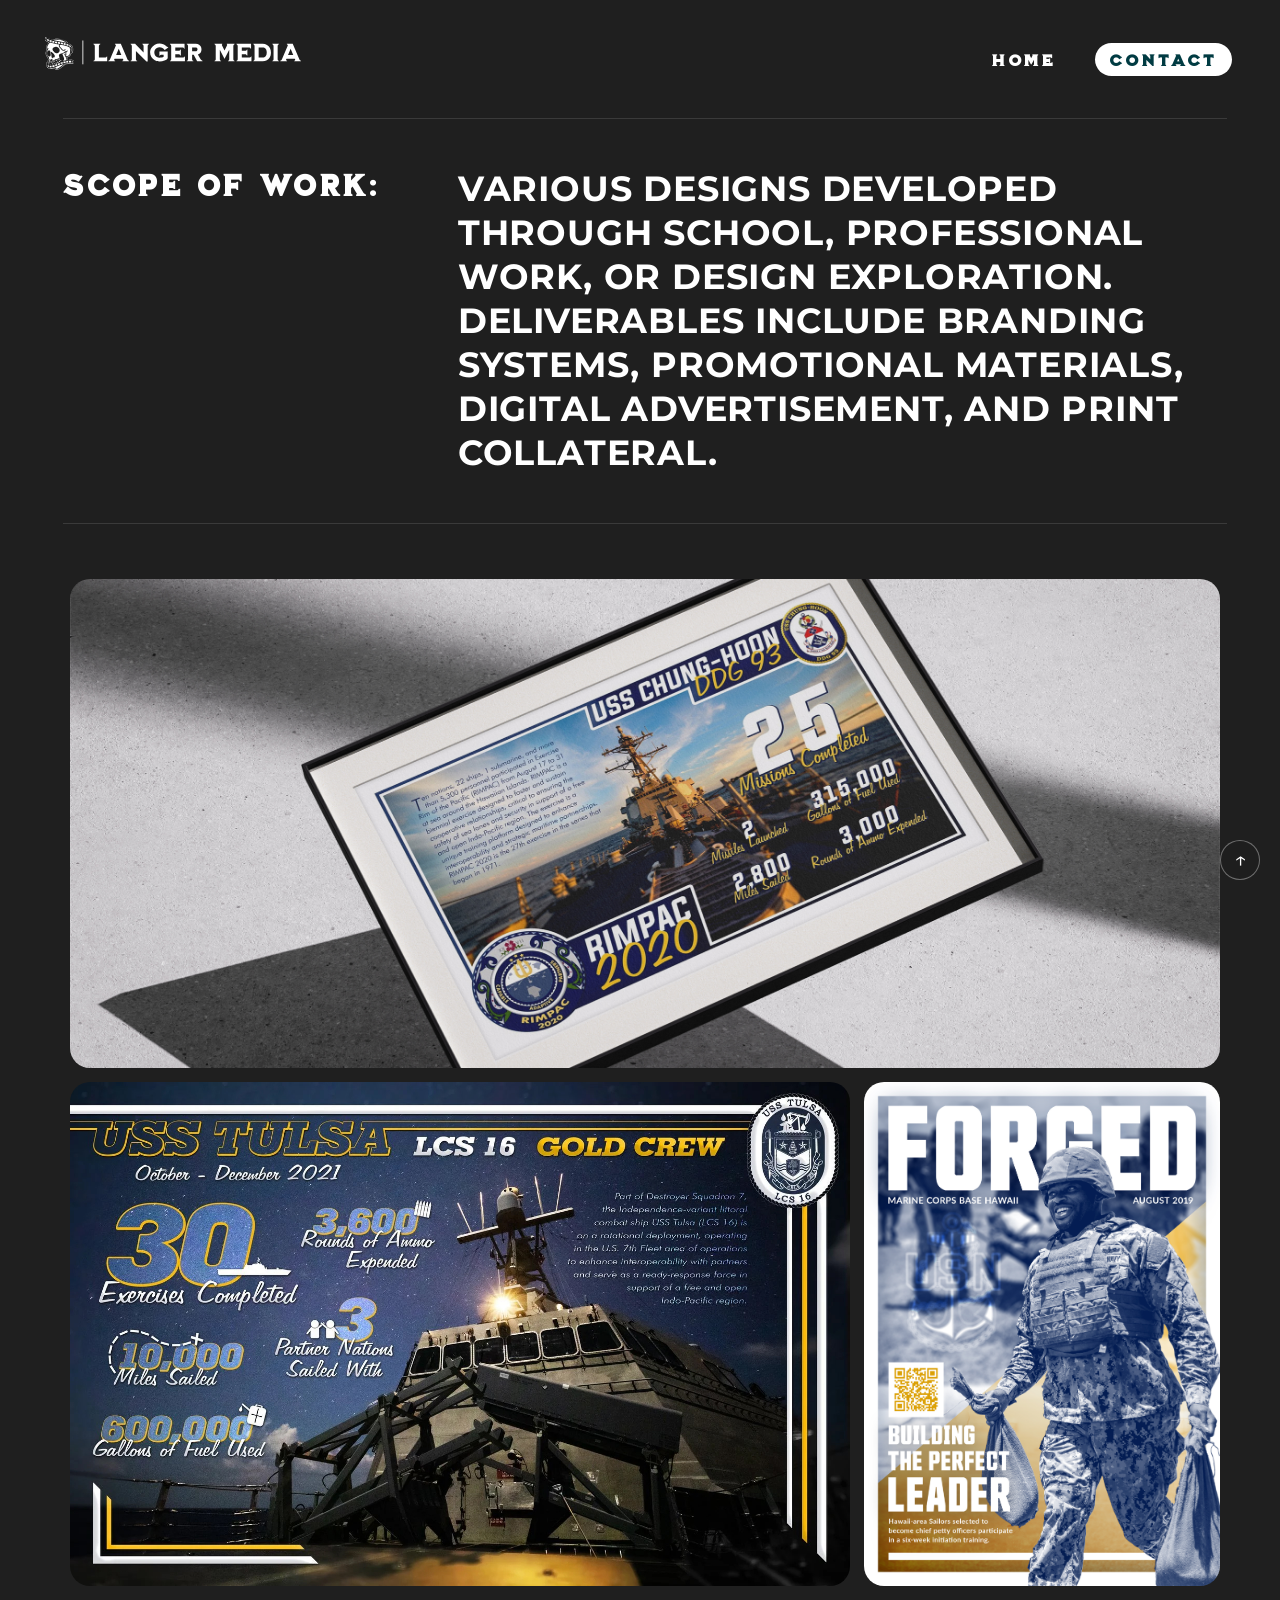
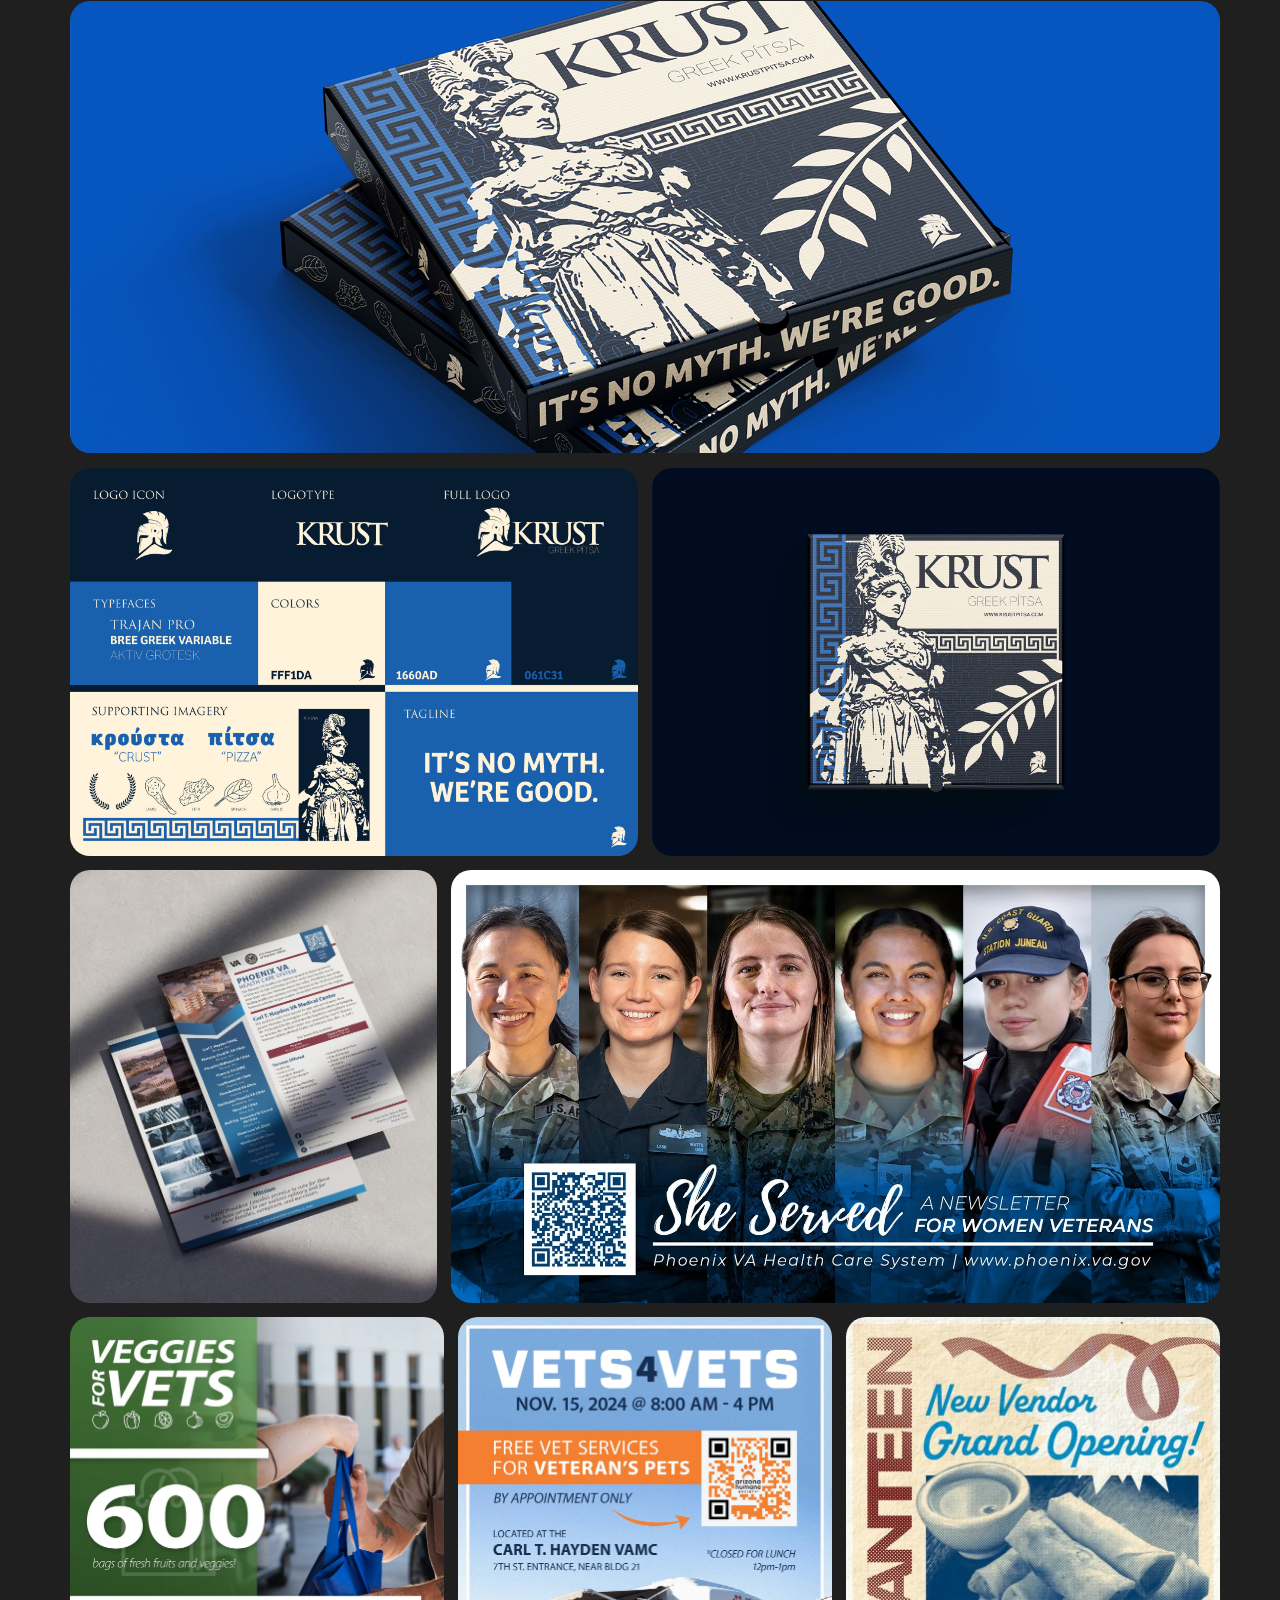
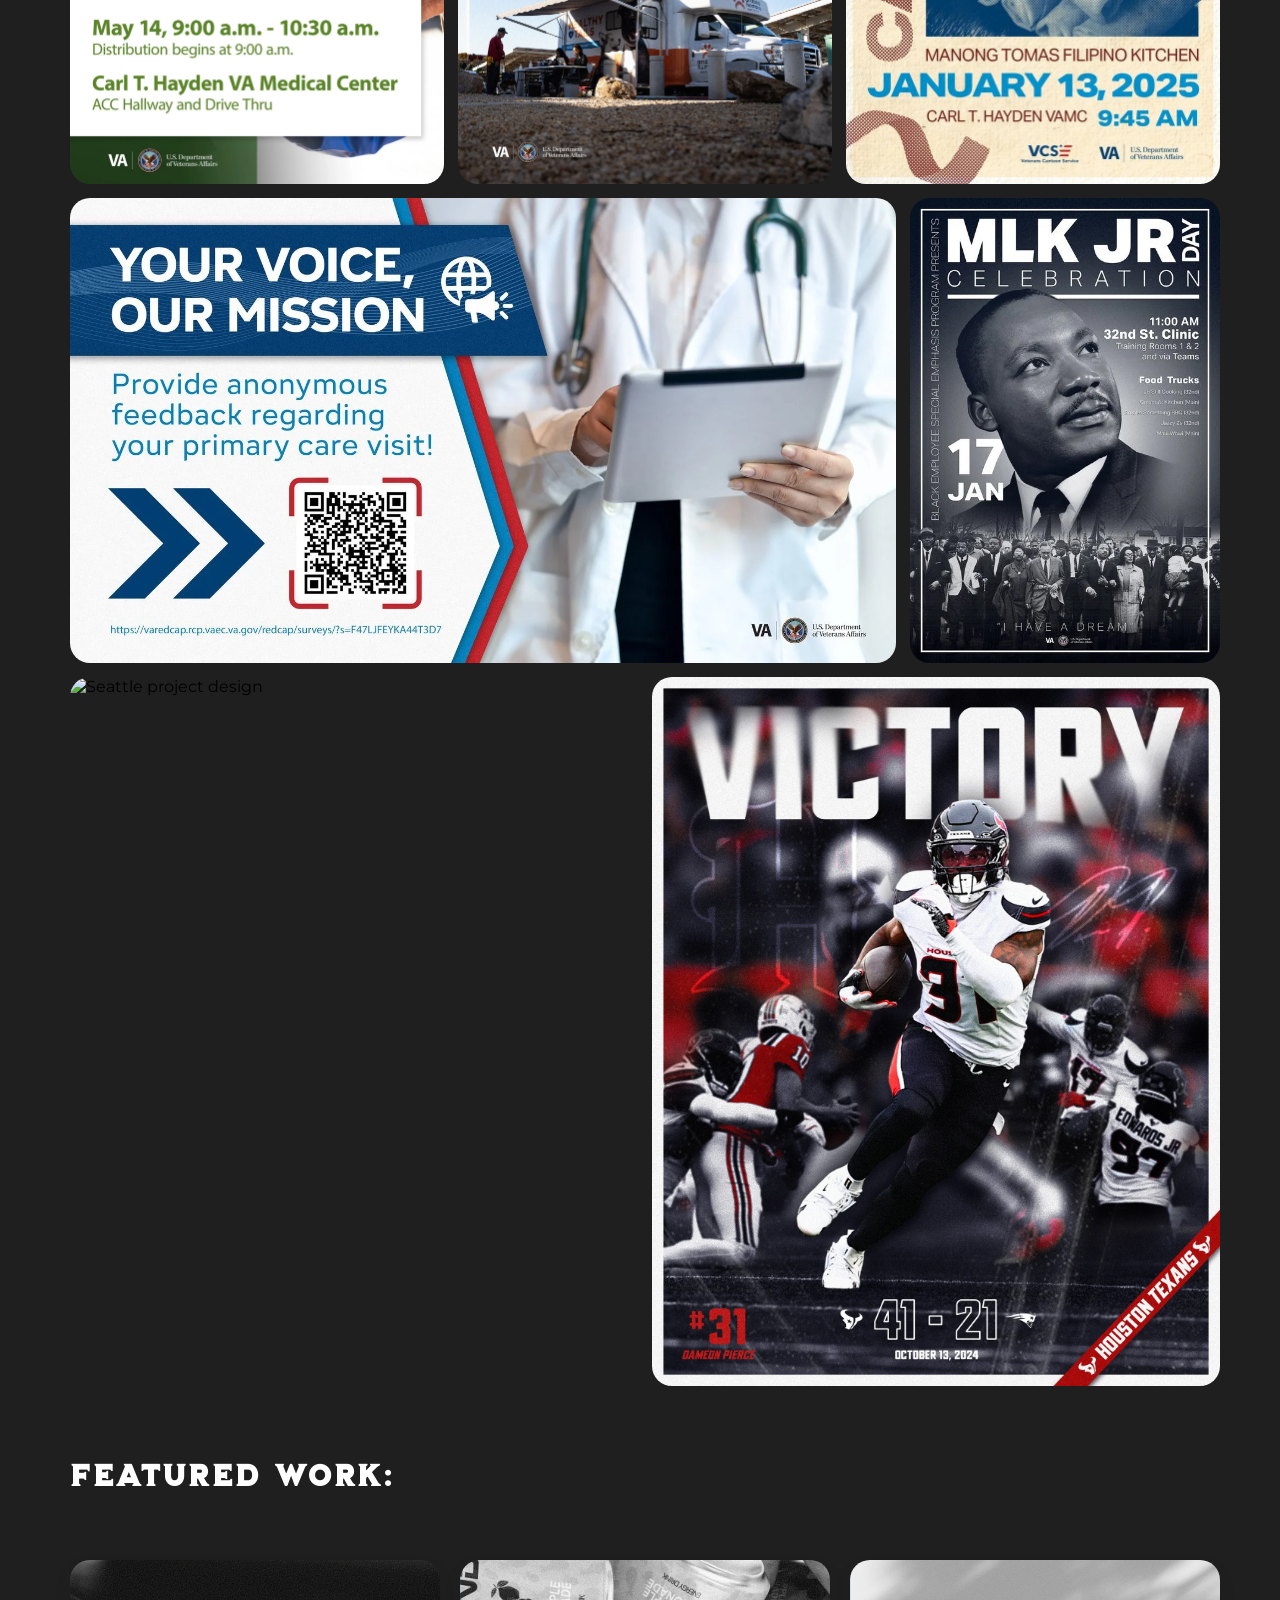
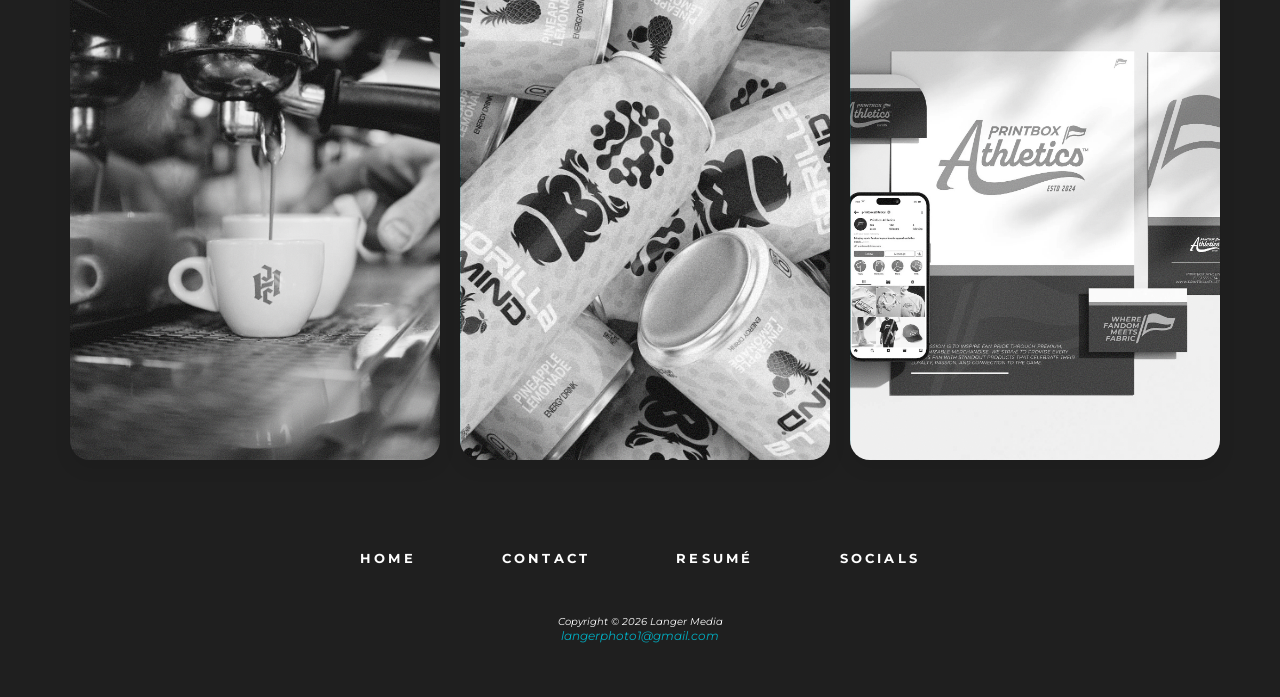
==== additionalprojects.html @ 702ce15e "Initial commit" ====
<!DOCTYPE html>
<html lang="en">

    <head>
        <title>Devin Langer Portfolio</title>
        <meta charset="utf-8">
        <meta name="viewport" content="width=device-width, initial-scale=1.0">
        <meta name="description" content="Explore additional graphic design projects by Devin Langer, including branding, packaging, posters, promotional materials, and visual storytelling.">
        <link rel="stylesheet" href="stylesheet.css">
        <link rel="icon" href="Graphic-Design-Portfolio/langermediafavicon.png" type="image/ico">
        <link href="https://fonts.googleapis.com/css2?family=Montserrat:wght@300;400;600;700&display=swap" rel="stylesheet">
    </head>

<body id="top">
<div id="wrapper">
<header>
    <a href="index.html"><img src="Graphic-Design-Portfolio/LangerMediaLogo.svg" alt="Langer Media" id="site-logo"></a>
</header>

<nav>
    <ul>
        <li><a href="index.html">Home</a></li>        
        <li><a class="contact-link" href="contact.html">Contact</a></li>
    </ul>
</nav>

<main class="horizon-gallery-page">


    <section class="intro-row">
        <div class="intro-prompt">
            <h2>Scope of Work:</h2>
        </div>
        <div class="intro-text2">
            <p>Various designs developed through school, professional work, or design exploration. Deliverables include branding systems, promotional materials, digital advertisement, and print collateral.</p>
        </div>
    </section>


    <div class="horizon-gallery additional-gallery">
        <section class="horizon-gallery-row gallery-cols-1" aria-label="Additional project image one">
            <figure><img src="Graphic-Design-Portfolio/Additional/1.Rimpac2020-Poster-1.jpg" width="2500" height="1063" alt="RIMPAC 2020 poster" loading="eager" decoding="async"></figure>
        </section>

        <section class="horizon-gallery-row gallery-cols-2 gallery-match-height" aria-label="Additional project images two and three">
            <figure><img src="Graphic-Design-Portfolio/Additional/2.tulsa.jpg" width="1500" height="971" alt="Tulsa project design" loading="lazy" decoding="async"></figure>
            <figure><img src="Graphic-Design-Portfolio/Additional/3.ForgedPoster.jpg" width="1763" height="2500" alt="Forged poster design" loading="lazy" decoding="async"></figure>
        </section>

        <section class="horizon-gallery-row gallery-cols-1" aria-label="Additional project image four">
            <figure><img src="Graphic-Design-Portfolio/Additional/4.packaging-2.jpg" width="1920" height="756" alt="Packaging design" loading="lazy" decoding="async"></figure>
        </section>

        <section class="horizon-gallery-row gallery-cols-2" aria-label="Additional project images five and six">
            <figure><img src="Graphic-Design-Portfolio/Additional/5.krustguide.jpg" width="1920" height="1314" alt="Krust design guide" loading="lazy" decoding="async"></figure>
            <figure><img src="Graphic-Design-Portfolio/Additional/6.packaging-1.jpg" width="1920" height="1314" alt="Packaging design detail" loading="lazy" decoding="async"></figure>
        </section>

        <section class="horizon-gallery-row gallery-cols-2 gallery-match-height" aria-label="Additional project images seven and eight">
            <figure><img src="Graphic-Design-Portfolio/Additional/7.1pager.jpg" width="1500" height="1770" alt="One-page project design" loading="lazy" decoding="async"></figure>
            <figure><img src="Graphic-Design-Portfolio/Additional/8.VA-Phoenix-She-Served-Veteran-Screen.webp" alt="VA Phoenix She Served veteran design" loading="lazy" decoding="async"></figure>
        </section>

        <section class="horizon-gallery-row gallery-cols-3" aria-label="Additional project images nine through eleven">
            <figure><img src="Graphic-Design-Portfolio/Additional/9.Veggies-for-Vets.webp" alt="Veggies for Vets design" loading="lazy" decoding="async"></figure>
            <figure><img src="Graphic-Design-Portfolio/Additional/10.Vets4VetsNew.webp" alt="Vets for Vets design" loading="lazy" decoding="async"></figure>
            <figure><img src="Graphic-Design-Portfolio/Additional/11.canteen-opening.jpg" width="750" height="938" alt="Canteen opening design" loading="lazy" decoding="async"></figure>
        </section>

        <section class="horizon-gallery-row gallery-cols-2 gallery-match-height" aria-label="Additional project images twelve and thirteen">
            <figure><img src="Graphic-Design-Portfolio/Additional/12.PACT-survey.jpg" width="1500" height="844" alt="PACT survey design" loading="lazy" decoding="async"></figure>
            <figure><img src="Graphic-Design-Portfolio/Additional/13.MLKJR.jpg" width="500" height="750" alt="Martin Luther King Jr. design" loading="lazy" decoding="async"></figure>
        </section>

        <section class="horizon-gallery-row gallery-cols-2" aria-label="Additional project images fourteen and fifteen">
            <figure><img src="Graphic-Design-Portfolio/Additional/14.Seattle.jpg" width="2000" height="2500" alt="Seattle project design" loading="lazy" decoding="async"></figure>
            <figure><img src="Graphic-Design-Portfolio/Additional/15.texans.jpg" width="1500" height="1875" alt="Texans project design" loading="lazy" decoding="async"></figure>
        </section>
    </div>

    <section class="project-showcase more-projects" aria-label="More Featured Graphic Design Projects">
        <div class="section-intro-row">
            <div class="intro-prompt">
                <h2>Featured work:</h2>
            </div>
        </div>
        <div class="project-grid">
            <a class="project-card" href="horizoncoffeeco.html">
                <div class="project-visual visual-one"><img src="Graphic-Design-Portfolio/Horizon-Coffee-Co/web/4.Barista-3.jpeg" alt="Horizon Coffee Co project image"><span class="project-view-label">Horizon Coffee Co</span></div>
            </a>

            <a class="project-card" href="nikonxgorillamind.html">
                <div class="project-visual visual-two"><img src="Graphic-Design-Portfolio/Nikxon-Gorilla-Mind/4.Brand-collab-5.jpg" alt="Nikon x Gorilla Mind project image"><span class="project-view-label">Nikon x Gorilla Mind</span></div>
            </a>

            <a class="project-card" href="printbox.html">
                <div class="project-visual visual-three"><img src="Graphic-Design-Portfolio/Printbox/10.printboxathletics.jpg" alt="Printbox project image"><span class="project-view-label">Printbox</span></div>
            </a>
        </div>
    </section>
</main>

<script>
        const proportionalGalleryRows = document.querySelectorAll('.additional-gallery .gallery-cols-2, .additional-gallery .gallery-cols-3');

        const updateProportionalGalleryRow = (row) => {
            const images = [...row.querySelectorAll('img')];
            const aspectRatios = images.map((image) => image.naturalWidth / image.naturalHeight);

            if (aspectRatios.every((ratio) => Number.isFinite(ratio) && ratio > 0)) {
                row.style.setProperty('--additional-gallery-columns', aspectRatios.map((ratio) => `${ratio}fr`).join(' '));
            }
        };

        proportionalGalleryRows.forEach((row) => {
            row.querySelectorAll('img').forEach((image) => {
                if (image.complete) {
                    updateProportionalGalleryRow(row);
                } else {
                    image.addEventListener('load', () => updateProportionalGalleryRow(row), { once: true });
                }
            });
        });

    const horizonFigures = document.querySelectorAll('.horizon-gallery-row figure');

    if (horizonFigures.length && 'IntersectionObserver' in window) {
        const revealObserver = new IntersectionObserver((entries, observer) => {
            entries.forEach((entry) => {
                if (entry.isIntersecting) {
                    entry.target.classList.add('is-revealed');
                    observer.unobserve(entry.target);
                }
            });
        }, { threshold: 0.2 });

        horizonFigures.forEach((figure) => revealObserver.observe(figure));
    } else {
        horizonFigures.forEach((figure) => figure.classList.add('is-revealed'));
    }
</script>



<a class="back-to-top" href="#top" aria-label="Back to top" title="Back to top">&uarr;</a>

<footer>
    <nav class="footernav">
    <ul>
        <li><a href="index.html">Home</a></li>
        <li><a href="contact.html">Contact</a></li>
        <li><a href="https://docs.google.com/document/d/1laYan7vD5UfQ-SurZvU_ZKfKTmTpgmvX/edit?usp=sharing&ouid=103144865088544434692&rtpof=true&sd=true" target="_blank">Resumé</a></li>
        <li><a href="https://linktr.ee/langermedia">Socials</a></li>    
    </ul>
    </nav>
    <small class="footer"><i>Copyright &copy; 2026 Langer Media</i></small><br>
    <a class="footer" href="mailto:langerphoto1@gmail.com">langerphoto1@gmail.com</a>
</footer>
</div>
<script src="scroll-reveal.js"></script>
</body>
</html>
---- stylesheet.css ----
*               { box-sizing: border-box; }

@font-face {
  font-family: 'Milkstore 03';
  src: url('Fonts/Milkstore03-Clean.ttf') format('truetype');
  font-weight: normal;
  font-style: normal;
  font-display: swap; }

#wrapper        { display: grid;
                  grid-template-areas:
                      "header nav"
                      "main main"
                      "footer footer";
                  grid-template-columns: 1fr 1fr;
                  align-items: center;
                  margin: 2%; }

header          { grid-area: header;
                  text-align: left; }
nav             { grid-area: nav;
                  font-size: 80%;
                  font-weight: bold;
                  padding: 0;
                  text-align: right;
                  margin-top: 0; }
nav ul          { list-style: none;
                  margin: 0px;
                  padding-left: 0px;
                  font-size: 1rem;
                  letter-spacing: 0.2rem;
                  display: flex;
                  justify-content: flex-end;
                  align-items: center;
                  flex-wrap: wrap;
                  gap: 1.5rem 2rem; }
nav li          { padding: 3px;
                  padding-right: 3px;
                  transition: all 0.2s ease; }
nav:not(.footernav) li:hover    { transform: translateY(-5px); }
nav:not(.footernav) {font-family: 'Milkstore 03', 'Montserrat', sans-serif;}
nav a:link      { color: var(--text);
                  text-transform: uppercase; }
nav a:visited   { color: var(--text); }
nav a:hover     { color: var(--primary); }
.contact-link   { display: inline-block;
                  padding: 0.45rem 0.9rem;
                  border-radius: 20px;
                  background: var(--text);
                  color: var(--accent) !important;
                  transition: background 0.2s ease, color 0.2s ease; }
.contact-link:hover,
.contact-link:focus-visible { background: var(--primary);
                               color: var(--text) !important; }
a               { text-decoration: none; }
html, body      { height: 100%; }
body            { font-family: 'Montserrat', sans-serif; 
                  background: var(--background);
                  background-image: url(Graphic-Design-Portfolio/Main-BG.jpg);
                  background-size: cover;
                  background-repeat: no-repeat;
                  background-attachment: fixed;
                  min-height: 100vh;
                  display: flex;
                  flex-direction: column; }
main            { grid-area: main;
                  padding-top: 1px;
                  padding-right: 20px;
                  padding-bottom: 20px;
                  padding-left: 30px; 
                  display: block;
                  overflow: visible;
                  min-width: 0;
                  max-width: 100%;
                  margin-top: 3rem;
                  flex: 1; }
h1              { color: var(--secondary); 
                  font-family: 'Milkstore 03', 'Montserrat', sans-serif;
                  text-transform: uppercase;
                  letter-spacing: 0.2rem; }

h2              { color: var(--primary); 
                  font-family: 'Milkstore 03', 'Montserrat', sans-serif;
                  text-transform: uppercase;
                  letter-spacing: 0.2rem; }

footer          { grid-area: footer;
                  font-size: 75%;
                  text-align: center; 
                  font-family: 'Montserrat', sans-serif;
                  padding: 2em; 
                  color: var(--text);
                  width: 100%;
                  margin: 0 auto 30px;}
.footer         { font-style: italic;}

.about-image    { width: 100%;
                  min-width: 0;
                  max-width: 23%;
                  height: auto;
                  min-height: 0;
                  display: grid;
                  position: relative;
                  align-content: start;
                  overflow: hidden;
                  float: left;
                  margin: 0 1.25rem 0.75rem 0; }

.about-image img{ grid-area: 1 / 1;
                  width: 100%;
                  height: auto;
                  min-height: 0;
                  display: block;
                  object-fit: cover;
                  transition: opacity .3s ease-in-out;
                  border-radius: 20px;}

.about-image .aboutimage2 {opacity: 0;}

.about-image:hover .aboutimage1 { opacity: 0;}

.about-image:hover .aboutimage2 { opacity: 1;}

.design-main > .intro-row.about-row {
    grid-template-columns: repeat(3, minmax(0, 1fr));
    gap: 1.25rem;
}

.hero-video-section {
    width: 100%;
    margin: 0;
}

.hero-video-frame {
    position: relative;
    width: 100%;
    overflow: hidden;
    border-radius: 20px;
}

.hero-video-frame video {
    display: block;
    width: 100%;
    height: auto;
}

.hero-video-audio {
    position: absolute;
    right: 1rem;
    bottom: 1rem;
    z-index: 1;
    border: 1px solid rgba(255, 255, 255, 0.6);
    border-radius: 999px;
    padding: 0.6rem 0.9rem;
    color: var(--text);
    background: rgba(31, 31, 31, 0.72);
    font: inherit;
    cursor: pointer;
}

.hero-video-audio:hover,
.hero-video-audio:focus-visible {
    background: var(--primary);
    color: var(--background);
}

.about-row .about-image {
    grid-column: auto;
    grid-row: auto;
}

.about-row .intro-bio-text {
    grid-column: 2 / span 2;
    grid-row: 1;
    width: 100%;
    display: block;
    overflow: visible;
}

.design-main > .intro-row:not(.about-row) {
    grid-template-columns: repeat(3, minmax(0, 1fr));
    gap: 1.25rem;
}

.design-main > .intro-row:not(.about-row) .intro-text2 {
    grid-column: 2 / -1;
}

.design-main > .intro-row:not(.about-row) {
    border-top: none;
    padding-top: 1rem;
    padding-bottom: 3rem;
}

.intro-bio-text {
    min-width: 0;
    font-size: 1.3rem;
}

.intro-bio-text p {
    margin: 0 0 1rem;
    line-height: 1.5;
    color: var(--text);
}

/* Footer navigation */
footer ul, footer .footernav ul {
                  list-style: none;
                  margin: 0;
                  padding: 20px;
                  display: flex;
                  flex-flow: row wrap;
                  gap: 5rem;
                  justify-content: center;
                  align-items: center; 
                  }
footer li       { border: none; 
                  font-size: 80%;}
footer a        { color: var(--primary)}

footer .footernav {
                  margin-bottom: 1.5rem; }

/* Header logo */
#site-logo      { display: block;
                  max-width: 20vw;
                  width: 240%;
                  margin: 0;
                  height: auto; 
                  padding: 10px 0;
                  padding-bottom: 2rem;
                  transition: transform 0.3s ease; }
#site-logo:hover{ transform: scale(1.1); }

:root         { --text: #FFFFFF;
                --background: #1F1F1F;
                --primary: #00AEC2;
                --secondary: #CDCDCD; 
                --accent: #003B42; }


.design-main    { display: grid;
                  grid-template-columns: 1fr;
                  gap: 3rem;
                  width: 100%;
                  max-width: 100%;
                  min-width: 0;
                  align-items: start;
                  overflow: visible;
                  padding-bottom: 1rem; }

.design-main > .portfolio-intro,
.design-main > .project-showcase,
.design-main > .intro-text {
    width: clamp(100%, 100%, 100%);
    max-width: 100%;
}

.design-split   { display: grid;
                  grid-template-columns: minmax(280px, 1fr) minmax(280px, 1fr);
                  gap: 1.5rem;
                  width: 100%;
                  align-items: start;
                  min-height: 0;
                  overflow: hidden; }

.design-video   { min-width: 0;
                  display: flex;
                  align-items: flex-start; }

.video-container { width: 100%;
                   overflow: hidden; }

.video-container video { width: 100%;
                         height: auto;
                         display: block;
                         object-fit: cover; }

@media (max-width: 900px) {
    .design-split { grid-template-columns: 1fr; }
}

.intro-text    {   color: var(--text);
                   padding: 1.5rem 0.25rem 0;
                   text-align: Center;
                   border-top: 1px solid rgba(255,255,255,0.12);
                   margin-top: 0;}

.intro-text h2  {  margin: 0 0 0.5rem;
                   color: var(--primary);
                   font-size: 1.8rem; 
                   text-shadow: 3px 3px 5px var(--background);}

.intro-text p   {  margin: 0 auto;
                   line-height: 1.6;
                   max-width: 800px;
                   width: 100%;
                   letter-spacing: 0.05rem;
                   text-align: Left; }

.intro-row {
    display: grid;
    grid-template-columns: minmax(140px, 1fr) minmax(0, 1fr);
    align-items: start;
    gap: 1.5rem;
    width: 100%;
    margin: 1.5rem 0 1.5rem;
    padding-top: 3rem;
    Padding-bottom: 3rem;
    border-top: 1px solid rgba(255,255,255,0.12);
    border-bottom: 1px solid rgba(255,255,255,0.12);
    padding-bottom: 1.2rem;
}

.contact-page > .intro-row + .intro-row {
    border-top: none;
    padding-top: 1rem;
}

.design-main > .intro-row {
    margin: 0;
}

.intro-text2 {
    display: flex;
    align-items: flex-start;
    min-height: 100%;
}

.intro-text2 p {
    margin: 0;
    line-height: 1.25;
    max-width: auto;
    width: auto;
    font-size: 2.2rem;
    letter-spacing: 0.05rem;
    text-align: left;
    color: var(--text);
    text-transform: uppercase;
    font-weight: bold; 
}

.social-icon {
    display: inline-block;
    width: 2.5rem;
    height: 2.5rem;
    vertical-align: middle;
}

.social-icon-link {
    position: relative;
    display: inline-flex;
    transition: transform 0.25s ease;
}

.social-icon-link + .social-icon-link {
    margin-left: 2.5rem;
}

.social-icon-blue {
    position: absolute;
    inset: 0;
    opacity: 0;
    transition: opacity 0.35s ease;
}

.social-icon-link:hover,
.social-icon-link:focus-visible {
    transform: scale(1.08);
}

.social-icon-link:hover .social-icon-blue,
.social-icon-link:focus-visible .social-icon-blue {
    opacity: 1;
}

@media (prefers-reduced-motion: reduce) {
    .social-icon-link,
    .social-icon-blue {
        transition: none;
    }
}

.intro-prompt {
    display: flex;
    align-items: flex-start;
    justify-content: flex-start;
    width: 100%;
    min-height: 100%;
    font-size: 2rem;
}

.intro-prompt h2 {
    margin: 0;
    color: var(--text);
    font-size: 1.8rem;
    letter-spacing: 0.18rem;
    text-transform: uppercase;
}

.portfolio-cta,
.project-link {
    display: inline-flex;
    align-items: center;
    justify-content: center;
    min-height: 48px;
    padding: 0.8rem 1.4rem;
    border: 1px solid rgba(255,255,255,0.2);
    background: transparent;
    color: var(--text);
    text-transform: uppercase;
    letter-spacing: 0.12rem;
    font-size: 0.72rem;
    font-weight: 700;
    transition: all 0.2s ease;
}

.portfolio-cta:hover,
.project-link:hover,
.portfolio-cta:focus-visible,
.project-link:focus-visible {
    background: var(--primary);
    border-color: var(--primary);
    color: #0b0b0b;
}

.project-showcase {
    margin: 0;
    padding: 0 0 1.5rem;
    width: 100%;
}

.project-header {
    display: flex;
    align-items: center;
    justify-content: flex-start;
    gap: 1rem;
    margin-bottom: 3rem;
    padding-left: 0;
}

.section-intro-row {
    display: grid;
    grid-template-columns: repeat(3, minmax(0, 1fr));
    gap: 1.25rem;
    align-items: start;
    width: 100%;
    margin-bottom: 3rem;
    padding: 1rem 0 1.2rem;
}

.section-intro-row .intro-prompt {
    grid-column: 1;
}

.section-intro-row > p {
    grid-column: 2 / -1;
    margin: 0;
    color: var(--text);
    font-size: 1.25rem;
    line-height: 1.5;
}

.project-showcase h3 {
    margin: 0;
    color: var(--text);
    font-family: 'Milkstore 03', 'Montserrat', sans-serif;
    text-transform: uppercase;
    letter-spacing: 0.16rem;
    font-size: 1.3rem;
}

.project-grid {
    display: grid;
    grid-template-columns: repeat(3, minmax(0, 1fr));
    gap: 1.25rem;
    align-items: start;
    width: 100%;
}

.project-card:nth-child(4) {
    grid-column: 1 / -1;
}

.project-card:nth-child(4) .project-visual {
    min-height: 250px;
}

.project-grid-secondary {
    grid-template-columns: repeat(2, minmax(0, 1fr));
}

.project-grid-secondary .project-card:nth-child(3) {
    grid-column: 1 / -1;
}

.project-grid-secondary .project-card:nth-child(3) .project-visual {
    min-height: 250px;
}

.horizon-gallery-page .more-projects {
    padding-left: 0.45rem;
    padding-right: 0.45rem;
}

.project-card {
    display: block;
    background: rgba(255,255,255,0.03);
    transition: transform 0.2s ease, border-color 0.2s ease, box-shadow 0.2s ease;
    box-shadow: 0 8px 18px rgba(0,0,0,0.08);
    border-radius: 20px; 
}

.project-card:hover,
.project-card:focus-visible {
    transform: translateY(-4px);
    box-shadow: 0 18px 30px rgba(0,0,0,0.18);
}

.project-visual {
    position: relative;
    min-height: 500px;
    display: flex;
    align-items: center;
    justify-content: center;
    overflow: hidden;
    border-radius: 20px;
}

.project-card:nth-child(-n + 3) .project-visual {
    min-height: 500px;
}

.project-visual::before {
    position: absolute;
    inset: 0;
    z-index: 1;
    background-image: url("data:image/svg+xml,%3Csvg xmlns='http://www.w3.org/2000/svg' width='160' height='160' viewBox='0 0 160 160'%3E%3Cfilter id='grain'%3E%3CfeTurbulence type='fractalNoise' baseFrequency='.85' numOctaves='3' stitchTiles='stitch'/%3E%3C/filter%3E%3Crect width='100%25' height='100%25' filter='url(%23grain)' opacity='.42'/%3E%3C/svg%3E");
    content: '';
    opacity: 0.4;
    pointer-events: none;
    mix-blend-mode: screen;
}

.project-visual::after {
    position: absolute;
    inset: 0;
    z-index: 2;
    background: rgba(0, 174, 194, 0.5);
    content: '';
    transform: translateX(-100%);
    transition: transform 0.45s ease;
}

.project-card:hover .project-visual::after,
.project-card:focus-visible .project-visual::after {
    transform: translateX(0);
}

.project-view-label {
    position: absolute;
    top: 50%;
    left: 50%;
    z-index: 3;
    padding: 0.65rem 1rem;
    color: var(--text);
    font-family: 'Milkstore 03', 'Montserrat', sans-serif;
    font-size: 0.85rem;
    letter-spacing: 0.1rem;
    text-transform: uppercase;
    opacity: 0;
    transform: translate(-50%, calc(-50% + 0.5rem));
    transition: opacity 0.25s ease, transform 0.25s ease;
}

.project-card:hover .project-view-label,
.project-card:focus-visible .project-view-label {
    opacity: 1;
    transform: translate(-50%, -50%);
}

.project-visual img {
    position: absolute;
    z-index: 0;
    inset: 0;
    width: 100%;
    height: 100%;
    object-fit: cover;
    filter: grayscale(1);
}


.photo-gallery-area {
    display: flex;
    flex-direction: column;
    gap: 1rem;
    width: 100%;
    min-width: 0;
    max-width: 100%;
    margin-top: 0;
    border-top: 1px solid rgba(255,255,255,0.12);
    padding-top: 1.5rem;
}

.photo-intro {
    color: var(--text);
    padding: 0 0.25rem;
    text-align: center;
}

.photo-gallery-area > .intro-prompt {
    margin-bottom: 2rem;
}

.photo-gallery-area > .section-intro-row {
    margin-bottom: 2rem;
}

.photo-intro h2 {
    margin: 0 0 0.5rem;
    color: var(--primary);
    font-size: 1.8rem;
    text-shadow: 3px 3px 5px var(--background);
}

.photo-intro p {
    margin: 0 auto;
    line-height: 1.6;
    max-width: 700px;
    width: 100%;
    text-align: center;
}

.photo-main {
    min-width: 0;
    max-width: 100%;
    margin: 0;
}

.photo-gallery-frame {
    min-width: 0;
    max-width: 100%;
}

.photo-flow {
    display: flex;
    flex-direction: column;
    gap: 1.25rem;
    width: 100%;
}

.photo-gallery-row {
    display: grid;
    grid-template-columns: var(--photo-gallery-columns, repeat(4, minmax(0, 1fr)));
    gap: 1.25rem;
    width: 100%;
    align-items: stretch;
}

.photo-gallery-row section {
    min-width: 0;
    height: 100%;
}

.photo-gallery-row img {
    width: 100%;
    height: 100%;
    display: block;
    object-fit: contain;
}

.gallery-photo {
    cursor: zoom-in;
    border-radius: 20px;
    transition: transform 0.2s ease;
}

.gallery-photo:hover {
    transform: scale(1.02);
}

.photo-lightbox {
    position: fixed;
    inset: 0;
    background: rgba(0, 0, 0, 0.72);
    display: flex;
    align-items: center;
    justify-content: center;
    z-index: 1000;
    padding: 2rem;
}

.photo-lightbox[hidden] {
    display: none;
}

.photo-lightbox img {
    max-width: 80%;
    max-height: 80vh;
    width: auto;
    height: auto;
    object-fit: contain;
    border-radius: 0;
    box-shadow: 0 20px 50px rgba(0, 0, 0, 0.4);
}

.lightbox-close {
    position: absolute;
    top: 1.5rem;
    right: 1.5rem;
    background: rgba(255, 255, 255, 0.9);
    color: #000;
    border: none;
    border-radius: 50%;
    width: 2.5rem;
    height: 2.5rem;
    font-size: 1.5rem;
    cursor: pointer;
    line-height: 1;
}

.lightbox-navigation {
    position: absolute;
    top: 50%;
    z-index: 1;
    display: grid;
    width: 2.75rem;
    height: 2.75rem;
    place-items: center;
    transform: translateY(-50%);
    border: 1px solid rgba(255, 255, 255, 0.6);
    border-radius: 50%;
    padding: 0;
    background: rgba(31, 31, 31, 0.72);
    color: var(--text);
    font-size: 1.35rem;
    line-height: 1;
    cursor: pointer;
}

.lightbox-navigation:hover,
.lightbox-navigation:focus-visible {
    background: var(--primary);
    color: var(--background);
    outline: none;
}

.lightbox-previous {
    left: 1rem;
}

.lightbox-next {
    right: 1rem;
}

body.lightbox-open {
    overflow: hidden;
}

html {
    scroll-behavior: smooth;
}

.back-to-top {
    position: fixed;
    right: 1.25rem;
    bottom: 1.25rem;
    z-index: 1100;
    display: grid;
    width: 2.5rem;
    height: 2.5rem;
    place-items: center;
    border: 1px solid rgba(255,255,255,0.35);
    border-radius: 50%;
    background: rgba(31,31,31,0.78);
    color: var(--text);
    font-size: 1.35rem;
    line-height: 1;
    text-decoration: none;
    transition: background 0.2s ease, border-color 0.2s ease, color 0.2s ease;
}

.back-to-top:hover,
.back-to-top:focus-visible {
    background: var(--primary);
    border-color: var(--primary);
    color: var(--background);
    outline: none;
}

/* Horizon Coffee XD gallery */
.horizon-gallery-page {
    display: grid;
    gap: 3rem;
    grid-area: main;
    width: 100%;
    min-width: 0;
    max-width: 100%;
    padding: 0 20px 20px 30px;
    overflow: visible;
}

.horizon-gallery-page > .intro-row {
    grid-template-columns: repeat(3, minmax(0, 1fr));
    gap: 1.25rem;
    margin: 0;
    padding-top: 3rem;
    padding-bottom: 3rem;
    border-top: 1px solid rgba(255,255,255,0.12);
    border-bottom: 1px solid rgba(255,255,255,0.12);
}

.horizon-gallery-page > .intro-row .intro-text2 {
    grid-column: 2 / -1;
}

.horizon-gallery {
    display: grid;
    gap: 0.9rem;
    width: 100%;
    min-width: 0;
    padding: 0.45rem;
    background: transparent;
}

.horizon-gallery-row {
    display: grid;
    grid-template-columns: repeat(3, minmax(0, 1fr));
    gap: 0.9rem;
    min-width: 0;
}

.horizon-gallery-row figure {
    min-width: 0;
    height: 100%;
    margin: 0;
    overflow: hidden;
    background: transparent;
}

.horizon-gallery-row img,
.horizon-gallery-row video {
    display: block;
    width: 100%;
    height: 100%;
    object-fit: cover;
    border-radius: 20px;
}

.horizon-gallery-row figure {
    opacity: 0;
    transform: translateY(40px);
    transition: opacity 0.9s ease, transform 0.9s ease;
}

.horizon-gallery-row figure.is-revealed {
    opacity: 1;
    transform: translateY(0);
}

@media (prefers-reduced-motion: reduce) {
    .horizon-gallery-row figure {
        opacity: 1;
        transform: none;
        transition: none;
    }
}

.scroll-reveal {
    opacity: 0;
    transform: translateY(24px);
    transition: opacity 0.7s ease var(--reveal-delay, 0ms), transform 0.7s ease var(--reveal-delay, 0ms);
}

.scroll-revealed {
    opacity: 1;
    transform: translateY(0);
}

@media (prefers-reduced-motion: reduce) {
    .scroll-reveal,
    .scroll-revealed {
        opacity: 1;
        transform: none;
        transition: none;
    }
}

.horizon-row-01,
.horizon-row-04,
.horizon-row-06,
.horizon-row-09 {
    grid-template-columns: 1fr;
    height: auto;
}

.horizon-row-01 img {
    aspect-ratio: 2.43;
}

.horizon-row-01 figure {
    aspect-ratio: 2.43;
}

.horizon-row-02 {
    grid-template-columns: 2fr 0.5fr 2fr;
    height: auto;
    align-items: stretch;
}

.horizon-row-02 img {
    height: 100%;
    object-position: center;
}

.horizon-row-02 figure:nth-child(2) {
    height: auto;
    aspect-ratio: 332 / 1000;
}

.horizon-row-03 {
    height: auto;
}

.horizon-row-03 img {
    height: auto;
    object-fit: contain;
}

.horizon-row-03 figure {
    height: auto;
}

.horizon-row-04 video {
    aspect-ratio: 2.12;
    object-fit: cover;
}

.horizon-row-05 {
    grid-template-columns: repeat(2, minmax(0, 1fr));
    height: auto;
    align-items: stretch;
}

.horizon-row-05 figure {
    height: auto;
}

.horizon-row-05 img {
    height: auto;
    object-fit: contain;
}

.horizon-row-05 .horizon-match-height img {
    height: 100%;
    object-fit: cover;
}

.horizon-span-two {
    grid-column: span 2;
}

.horizon-row-06 img {
    aspect-ratio: 2.98;
    object-fit: cover;
}

.horizon-row-06 figure {
    aspect-ratio: 2.98;
}

.horizon-row-07 {
    grid-template-columns: repeat(3, minmax(0, 1fr));
    height: auto;
    align-items: start;
}

.horizon-row-07 img {
    height: auto;
    object-fit: cover;
}

.horizon-row-09 figure {
    aspect-ratio: 2.208;
}

.horizon-row-09 img {
    object-fit: cover;
}

.horizon-row-08 {
    grid-template-columns: repeat(3, minmax(0, 1fr));
    grid-template-rows: repeat(2, minmax(0, 1fr));
    height: auto;
    aspect-ratio: 1 / 1;
}

.horizon-span-two-rows {
    grid-column: 1 / span 2;
    grid-row: 1 / span 2;
}

.horizon-row-08 figure:nth-child(2) {
    grid-column: 3;
    grid-row: 1;
}

.horizon-row-08 figure:nth-child(3) {
    grid-column: 3;
    grid-row: 2;
}

.horizon-row-08 .horizon-span-two-rows {
    height: auto;
}

.horizon-row-08 .horizon-span-two-rows img {
    height: 100%;
    object-fit: cover;
    object-position: center;
}

.horizon-video {
    background: transparent;
}

.gallery-cols-1 {
    grid-template-columns: 1fr;
    height: auto;
}

.gallery-cols-2 {
    grid-template-columns: repeat(2, minmax(0, 1fr));
    height: auto;
    align-items: start;
}

.gallery-cols-3 {
    grid-template-columns: repeat(3, minmax(0, 1fr));
    height: auto;
    align-items: start;
}

.gallery-cols-1 figure,
.gallery-cols-2 figure,
.gallery-cols-3 figure {
    height: auto;
}

.gallery-cols-1 img,
.gallery-cols-2 img,
.gallery-cols-3 img {
    height: auto;
    object-fit: cover;
}

.gallery-cols-1 .horizon-video video {
    height: auto;
    aspect-ratio: 16 / 9;
}

.gallery-split-1-2 {
    grid-template-columns: 1fr 2fr;
}

.gallery-match-height {
    align-items: stretch;
}

.gallery-match-height figure {
    height: 100%;
}

.gallery-match-height img {
    height: 100%;
    object-fit: cover;
}

.additional-gallery .horizon-gallery-row img {
    object-fit: contain;
}

.additional-gallery .gallery-cols-2,
.additional-gallery .gallery-cols-3 {
    grid-template-columns: var(--additional-gallery-columns, repeat(2, minmax(0, 1fr)));
}

.additional-gallery .gallery-cols-3 {
    --additional-gallery-columns: repeat(3, minmax(0, 1fr));
}

.additional-gallery .horizon-gallery-row figure,
.additional-gallery .horizon-gallery-row img {
    height: auto;
}

.gallery-fit-first {
    aspect-ratio: 10240 / 3584;
}

.gallery-img-shift-up {
    object-position: center bottom;
}

@media (max-width: 900px) {
    .horizon-gallery-page {
        padding-right: 10px;
        padding-left: 10px;
    }

    .horizon-gallery-page > .intro-row {
        grid-template-columns: 1fr;
    }

    .horizon-gallery-page > .intro-row .intro-text2 {
        grid-column: auto;
    }

    .horizon-gallery-page > .intro-row .intro-text2 p {
        font-size: 1.1rem;
    }

    .horizon-gallery-row {
        grid-template-columns: 1fr;
        height: auto;
    }

    .additional-gallery .horizon-gallery-row {
        grid-template-columns: 1fr;
    }

    .gallery-fit-first {
        aspect-ratio: auto;
    }

    .horizon-row-01 figure,
    .horizon-row-04 figure,
    .horizon-row-06 figure,
    .horizon-row-09 figure {
        height: auto;
    }

    .horizon-row-01 img,
    .horizon-row-04 video,
    .horizon-row-06 img,
    .horizon-row-09 img {
        height: auto;
    }

    .horizon-row-02,
    .horizon-row-03,
    .horizon-row-05,
    .horizon-row-07,
    .horizon-row-08 {
        height: auto;
    }

    .horizon-row-02,
    .horizon-row-05,
    .horizon-row-08 {
        grid-template-columns: 1fr;
    }

    .horizon-span-two,
    .horizon-span-two-rows,
    .horizon-row-08 figure:nth-child(2),
    .horizon-row-08 figure:nth-child(3) {
        grid-column: auto;
        grid-row: auto;
    }

    .horizon-row-07 figure {
        aspect-ratio: auto;
    }
}

/* Horizon Coffee case study */
.project-case-study {
    display: grid;
    gap: 1.5rem;
    width: 100%;
    min-width: 0;
    max-width: 100%;
    color: var(--text);
}

.project-case-study > :not(.xd-long-layout) {
    display: none;
}

.xd-long-layout {
    display: grid;
    gap: 0.45rem;
    width: 100%;
    min-width: 0;
    padding: 0 0.35rem 1rem;
    background: #252525;
}

.xd-long-layout .case-title-band {
    margin-top: 0;
    padding: 1rem 0.75rem;
}

.xd-long-layout .case-scope {
    max-width: 100%;
    padding: 0.85rem 12%;
    background: #252525;
}

.xd-long-full,
.xd-long-row,
.xd-long-split-posters,
.xd-long-split-posters > div {
    min-width: 0;
}

.xd-long-full,
.xd-long-row figure,
.xd-long-split-posters figure {
    margin: 0;
    overflow: hidden;
    border-radius: 4px;
}

.xd-long-full img,
.xd-long-row img,
.xd-long-split-posters img {
    display: block;
    width: 100%;
    height: 100%;
    object-fit: cover;
}

.xd-long-full {
    aspect-ratio: 16 / 9;
}

.xd-long-opening {
    display: grid;
    grid-template-columns: 1.6fr 0.4fr 1.6fr;
    height: 190px;
}

.xd-long-logo-stack {
    display: flex;
    align-items: center;
    justify-content: center;
    background: #f2f2f2;
}

.xd-long-logo-stack img {
    width: 74%;
    object-fit: contain;
}

.xd-long-three {
    display: grid;
    grid-template-columns: repeat(3, minmax(0, 1fr));
    height: 300px;
}

.xd-long-tall {
    aspect-ratio: 16 / 7;
}

.xd-long-wide-left {
    display: grid;
    grid-template-columns: 2fr 1fr;
    height: 175px;
}

.xd-long-cans {
    height: 190px;
}

.xd-long-cans img {
    object-position: center;
}

.xd-long-split-posters {
    display: grid;
    grid-template-columns: 2fr 1fr;
    gap: 0.45rem;
    height: 520px;
}

.xd-long-split-posters > div {
    display: grid;
    grid-template-rows: repeat(2, minmax(0, 1fr));
    gap: 0.45rem;
}

.xd-long-final {
    aspect-ratio: 16 / 5;
}

.case-title-band,
.case-scope {
    border-top: 1px solid rgba(255,255,255,0.75);
    border-bottom: 1px solid rgba(255,255,255,0.75);
}

.case-title-band {
    padding: 1.4rem 1rem;
    text-align: center;
}

.case-title-band h1 {
    margin: 0;
    color: var(--text);
    font-size: clamp(2rem, 4vw, 3.1rem);
}

.case-scope {
    display: grid;
    grid-template-columns: minmax(150px, 0.35fr) minmax(0, 1fr);
    gap: 1rem;
    align-items: start;
    max-width: 820px;
    margin: 0 auto;
    padding: 1.25rem 0;
}

.case-scope strong,
.case-kicker {
    margin: 0;
    color: var(--text);
    font-family: 'Milkstore 03', 'Montserrat', sans-serif;
    font-size: 0.85rem;
    letter-spacing: 0.1rem;
    text-transform: uppercase;
}

.case-scope p,
.case-copy p {
    margin: 0;
    line-height: 1.6;
}

.case-hero,
.case-wide-image {
    margin: 0;
}

.case-hero img,
.case-wide-image img {
    display: block;
    width: 100%;
    height: auto;
    max-height: 78vh;
    object-fit: cover;
    border-radius: 10px;
}

.case-section {
    display: grid;
    gap: 1.5rem;
    padding-top: 2rem;
    border-top: 1px solid rgba(255,255,255,0.22);
}

.case-section-heading {
    display: grid;
    grid-template-columns: minmax(150px, 0.35fr) minmax(0, 1fr);
    gap: 1rem;
    align-items: start;
}

.case-section-heading h2 {
    max-width: 700px;
    margin: 0;
    color: var(--text);
    font-size: clamp(1.5rem, 3vw, 2.5rem);
    line-height: 1.1;
}

.case-introduction {
    grid-template-columns: minmax(150px, 0.35fr) minmax(0, 1fr);
    gap: 1rem;
}

.case-introduction .case-section-heading {
    display: block;
}

.case-copy {
    display: grid;
    grid-template-columns: minmax(0, 1fr) minmax(180px, 0.45fr);
    gap: 2rem;
    align-items: center;
}

.case-copy img {
    display: block;
    width: 100%;
    max-height: 220px;
    object-fit: contain;
}

.case-image-grid {
    display: grid;
    gap: 1rem;
}

.case-image-grid-three {
    grid-template-columns: repeat(3, minmax(0, 1fr));
}

.case-image-grid-two {
    grid-template-columns: repeat(3, minmax(0, 1fr));
}

.case-image-grid figure,
.case-digital-grid figure {
    min-width: 0;
    margin: 0;
    overflow: hidden;
    background: rgba(255,255,255,0.04);
    border-radius: 8px;
}

.case-image-grid img,
.case-digital-grid img {
    display: block;
    width: 100%;
    height: 100%;
    min-height: 220px;
    object-fit: cover;
}

.case-digital-grid {
    display: grid;
    grid-template-columns: repeat(3, minmax(0, 1fr));
    gap: 1rem;
}

.case-digital-grid video {
    display: block;
    width: 100%;
    height: 100%;
    min-height: 220px;
    object-fit: cover;
    background: #000;
}


@media (max-width: 900px) {
    .lightbox-navigation {
        width: 2.25rem;
        height: 2.25rem;
    }

    .lightbox-previous {
        left: 0.5rem;
    }

    .lightbox-next {
        right: 0.5rem;
    }

    .photo-lightbox {
        padding: 0.5rem;
    }

    .photo-lightbox img {
        max-width: calc(100vw - 1rem);
        max-height: calc(100vh - 1rem);
    }

    .lightbox-close {
        top: 0.5rem;
        right: 0.5rem;
    }

    .portfolio-intro {
        grid-template-columns: 1fr;
        align-items: start;
    }

    .about-row {
        grid-template-columns: 1fr;
    }

    .design-main > .intro-row,
    .design-main > .intro-row.about-row {
        grid-template-columns: 1fr;
    }

    .design-main > .intro-row:not(.about-row) {
        grid-template-columns: 1fr;
    }

    .design-main > .intro-row .intro-prompt,
    .design-main > .intro-row .intro-bio-text,
    .design-main > .intro-row .intro-text2 {
        grid-column: auto;
        grid-row: auto;
    }

    .design-main > .intro-row:not(.about-row) .intro-text2 {
        grid-column: auto;
    }

    .section-intro-row {
        grid-template-columns: 1fr;
    }

    .section-intro-row .intro-prompt,
    .section-intro-row > p {
        grid-column: auto;
    }

    .about-row .about-image,
    .about-row .intro-bio-text {
        grid-column: auto;
        grid-row: auto;
    }

    .about-row .about-image {
        float: none;
        max-width: 100%;
        margin-right: 0;
    }

    .xd-long-layout {
        padding-right: 0.2rem;
        padding-left: 0.2rem;
    }

    .xd-long-layout .case-scope {
        grid-template-columns: 1fr;
        padding-right: 4%;
        padding-left: 4%;
    }

    .xd-long-opening,
    .xd-long-three,
    .xd-long-wide-left,
    .xd-long-split-posters {
        height: auto;
        grid-template-columns: 1fr;
    }

    .xd-long-opening figure,
    .xd-long-three figure,
    .xd-long-wide-left figure,
    .xd-long-split-posters figure {
        min-height: 180px;
    }

    .xd-long-split-posters > div {
        grid-template-rows: 1fr;
    }

    .case-scope,
    .case-section-heading,
    .case-introduction {
        grid-template-columns: 1fr;
    }

    .case-image-grid-three,
    .case-image-grid-two,
    .case-digital-grid {
        grid-template-columns: 1fr;
    }

    .case-copy {
        grid-template-columns: 1fr;
    }

    .project-grid {
        grid-template-columns: 1fr;
    }

    .photo-gallery-row {
        grid-template-columns: repeat(2, minmax(0, 1fr)) !important;
        gap: 0.5rem;
    }

    .design-main .photo-flow {
        gap: 0.5rem;
    }

    .design-main .photo-gallery-row section {
        aspect-ratio: 1;
        height: auto;
        overflow: hidden;
    }

    .design-main .photo-gallery-row .gallery-photo {
        height: 100%;
        object-fit: cover;
    }

    .project-card:nth-child(4) {
        grid-column: auto;
    }

    .project-header {
        flex-direction: column;
        align-items: flex-start;
    }

    .photo-intro h2 {
        font-size: 1.5rem;
    }

    .photo-intro p {
        max-width: 100%;
    }

    .photo-gallery-area .gallery-photo {
        border-radius: 0;
    }

    footer .footernav ul {
        list-style: none;
        flex-direction: column;
        align-items: center;
        width: fit-content;
        margin: 0 auto;
        flex-wrap: nowrap;
        padding: 0;
        gap: 0.75rem;
        text-align: center;
    }

    .footernav li {
        padding: 0;
    }

    nav:not(.footernav) ul {
        flex-direction: column;
        align-items: center;
        flex-wrap: nowrap;
        gap: 1.5rem;
    }

    nav:not(.footernav) li {
        padding: 0;
    }
}

@media (max-width: 1100px) {
    #wrapper {
        grid-template-areas:
            "header"
            "nav"
            "main"
            "footer";
        grid-template-columns: 1fr;
        margin: 1.5%;
    }

    header { text-align: center; }

    nav {
        text-align: center;
    }

    main {
        padding-left: 10px;
        padding-right: 10px;
    }

    footer .footernav ul {
        list-style: none;
        flex-direction: column;
        align-items: center;
        width: fit-content;
        margin: 0 auto;
        flex-wrap: nowrap;
        padding: 0;
        gap: 0.75rem;
        text-align: center;
    }

    .footernav li {
        padding: 0;
    }

    nav:not(.footernav) ul {
        flex-direction: column;
        align-items: center;
        flex-wrap: nowrap;
        gap: 0.75rem;
    }

    nav:not(.footernav) li {
        padding: 0;
    }

    #site-logo {
        margin: 0 auto;
        max-width: 65vw;
    }

    nav:not(.footernav) li:hover {
        transform: none;
    }
}

@media (min-width: 1101px) {
    header,
    nav {
        padding-left: 0.75rem;
        padding-right: 0.75rem;
    }

    main {
        margin-top: 2rem;
    }

    #site-logo {
        padding-top: 4px;
        padding-bottom: 1rem;
    }
}
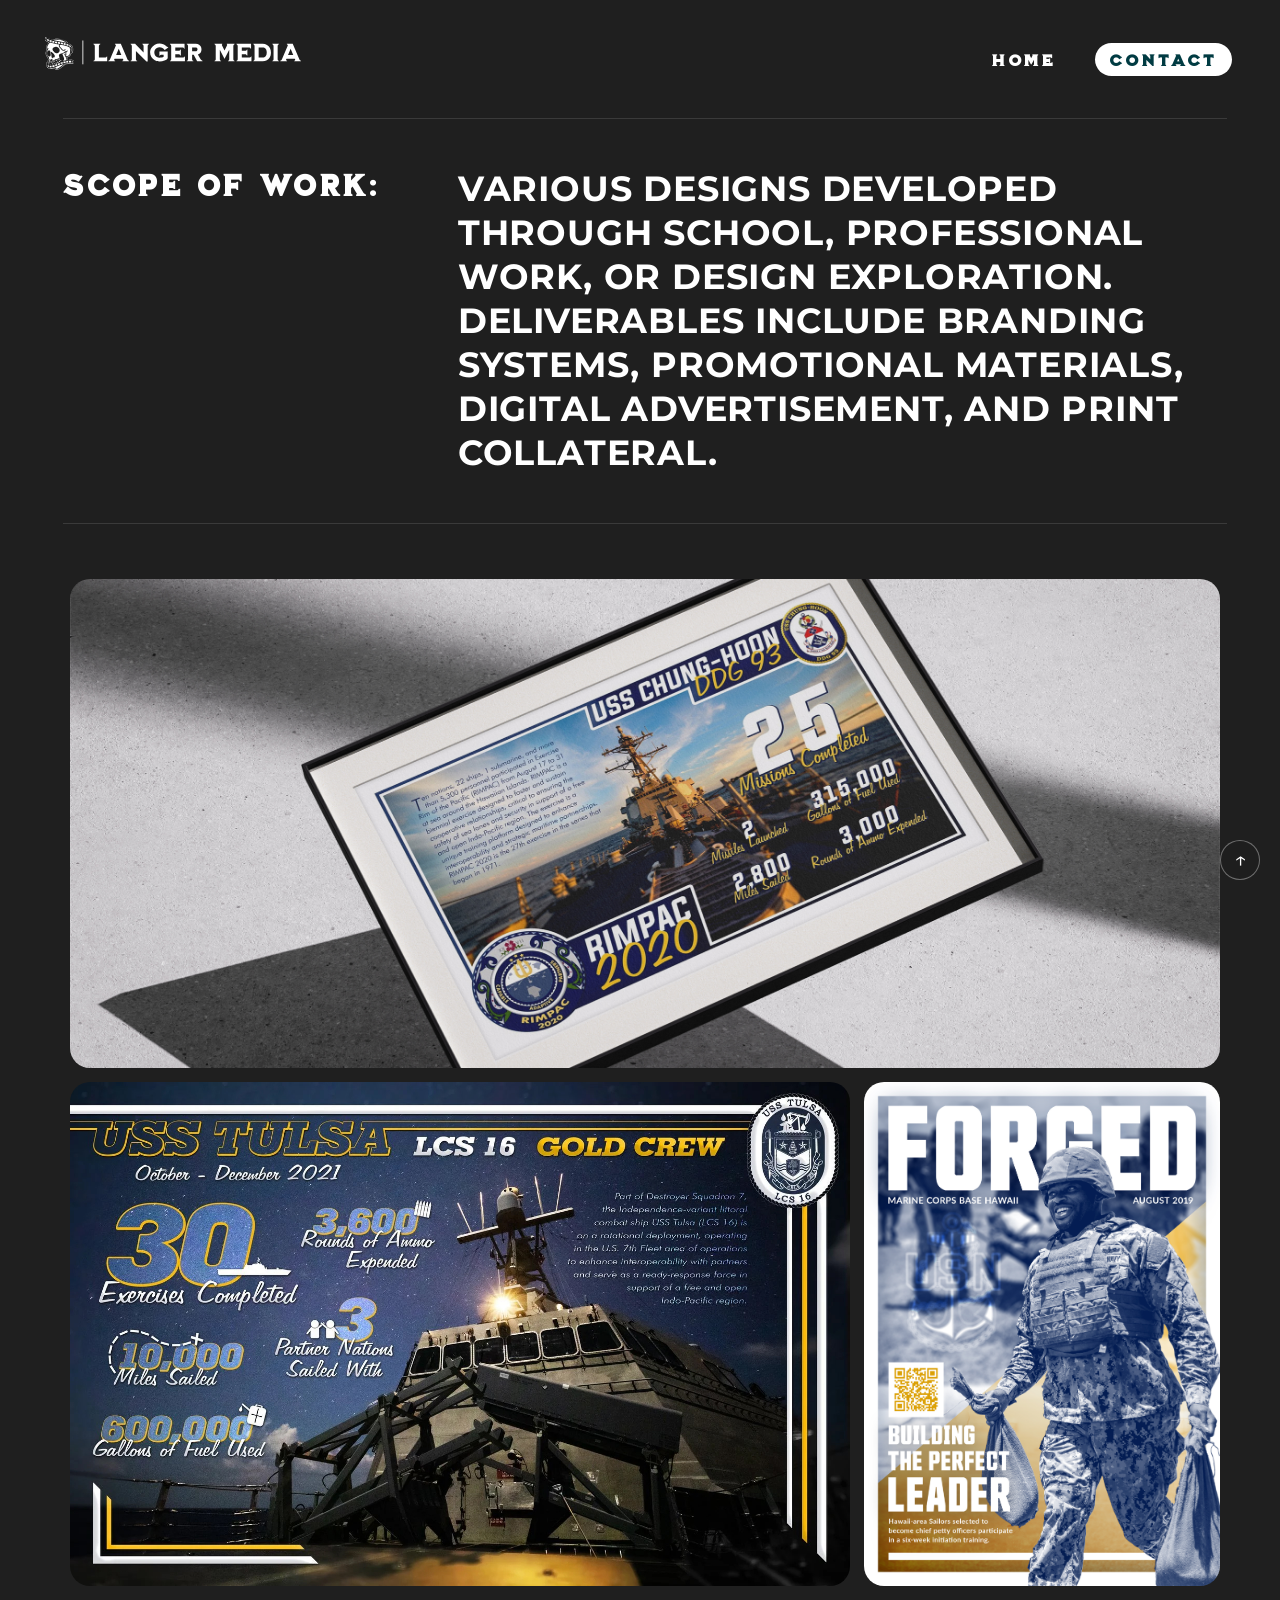
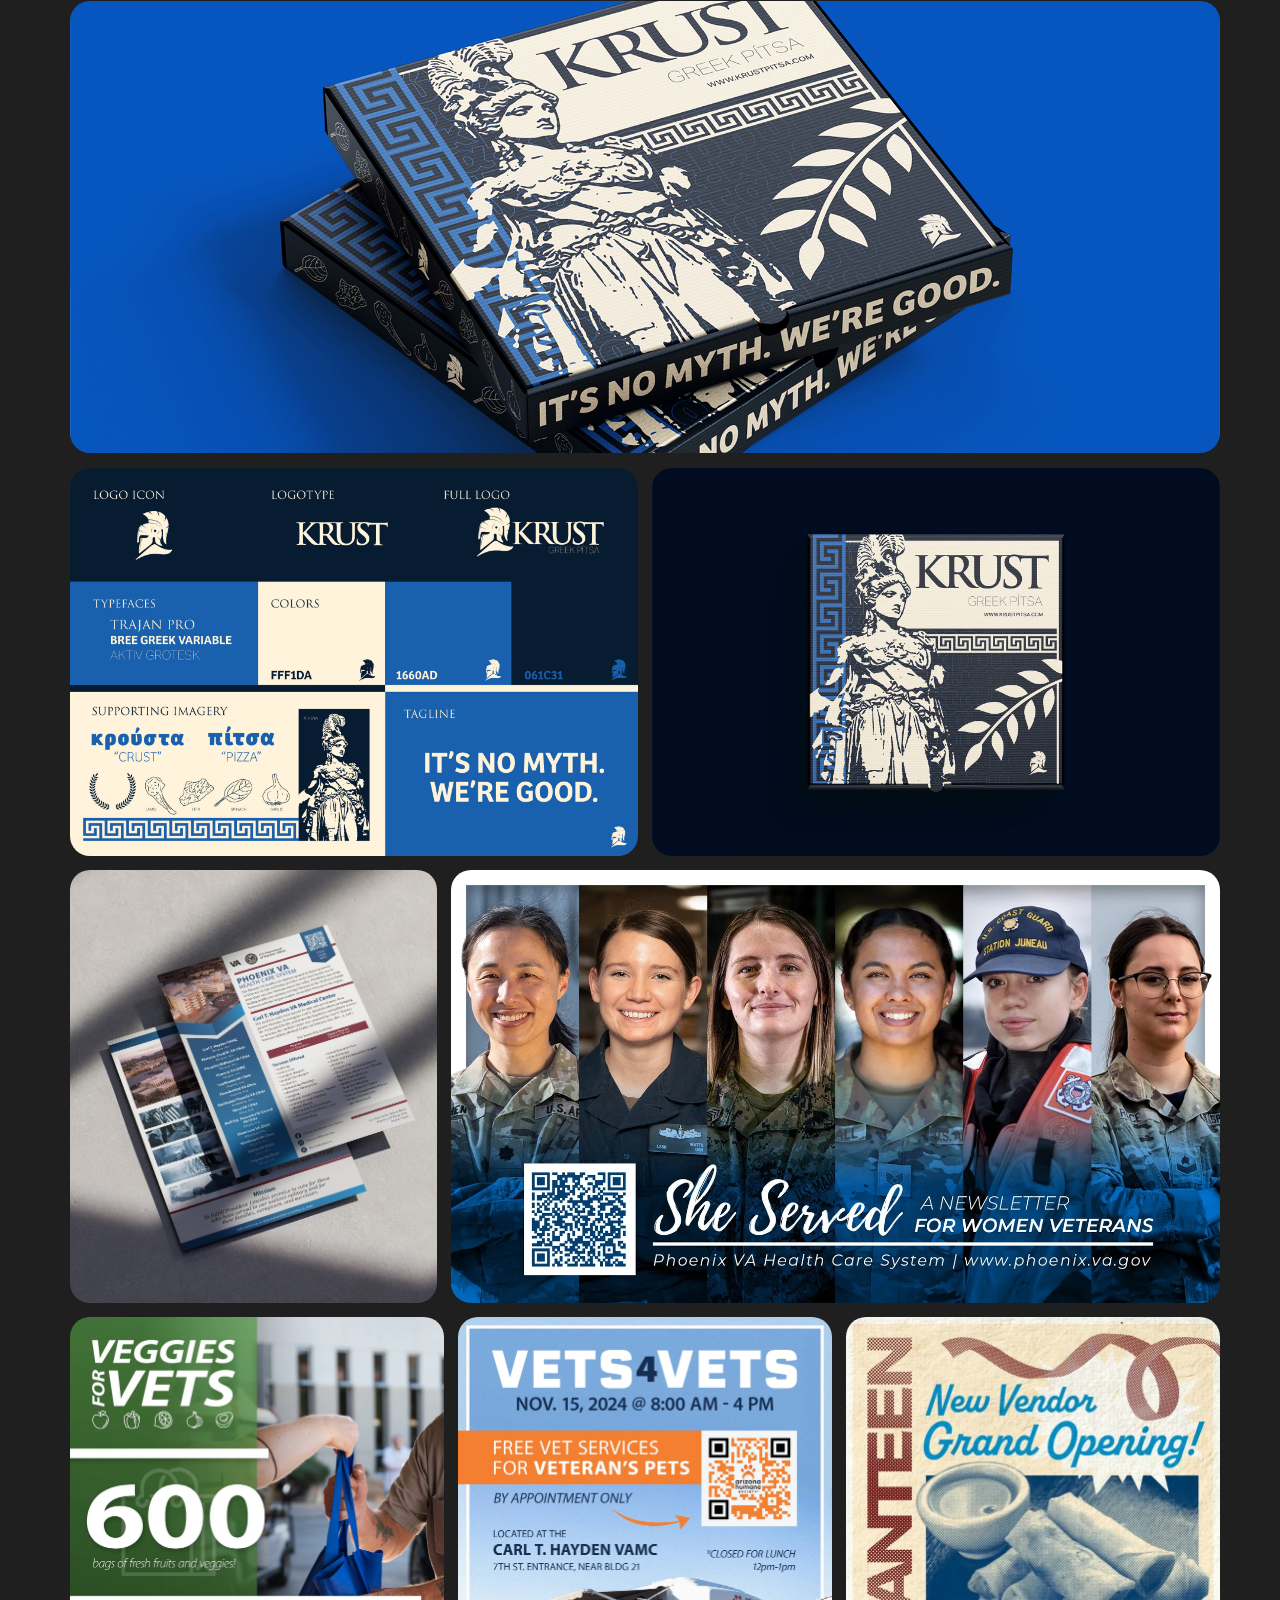
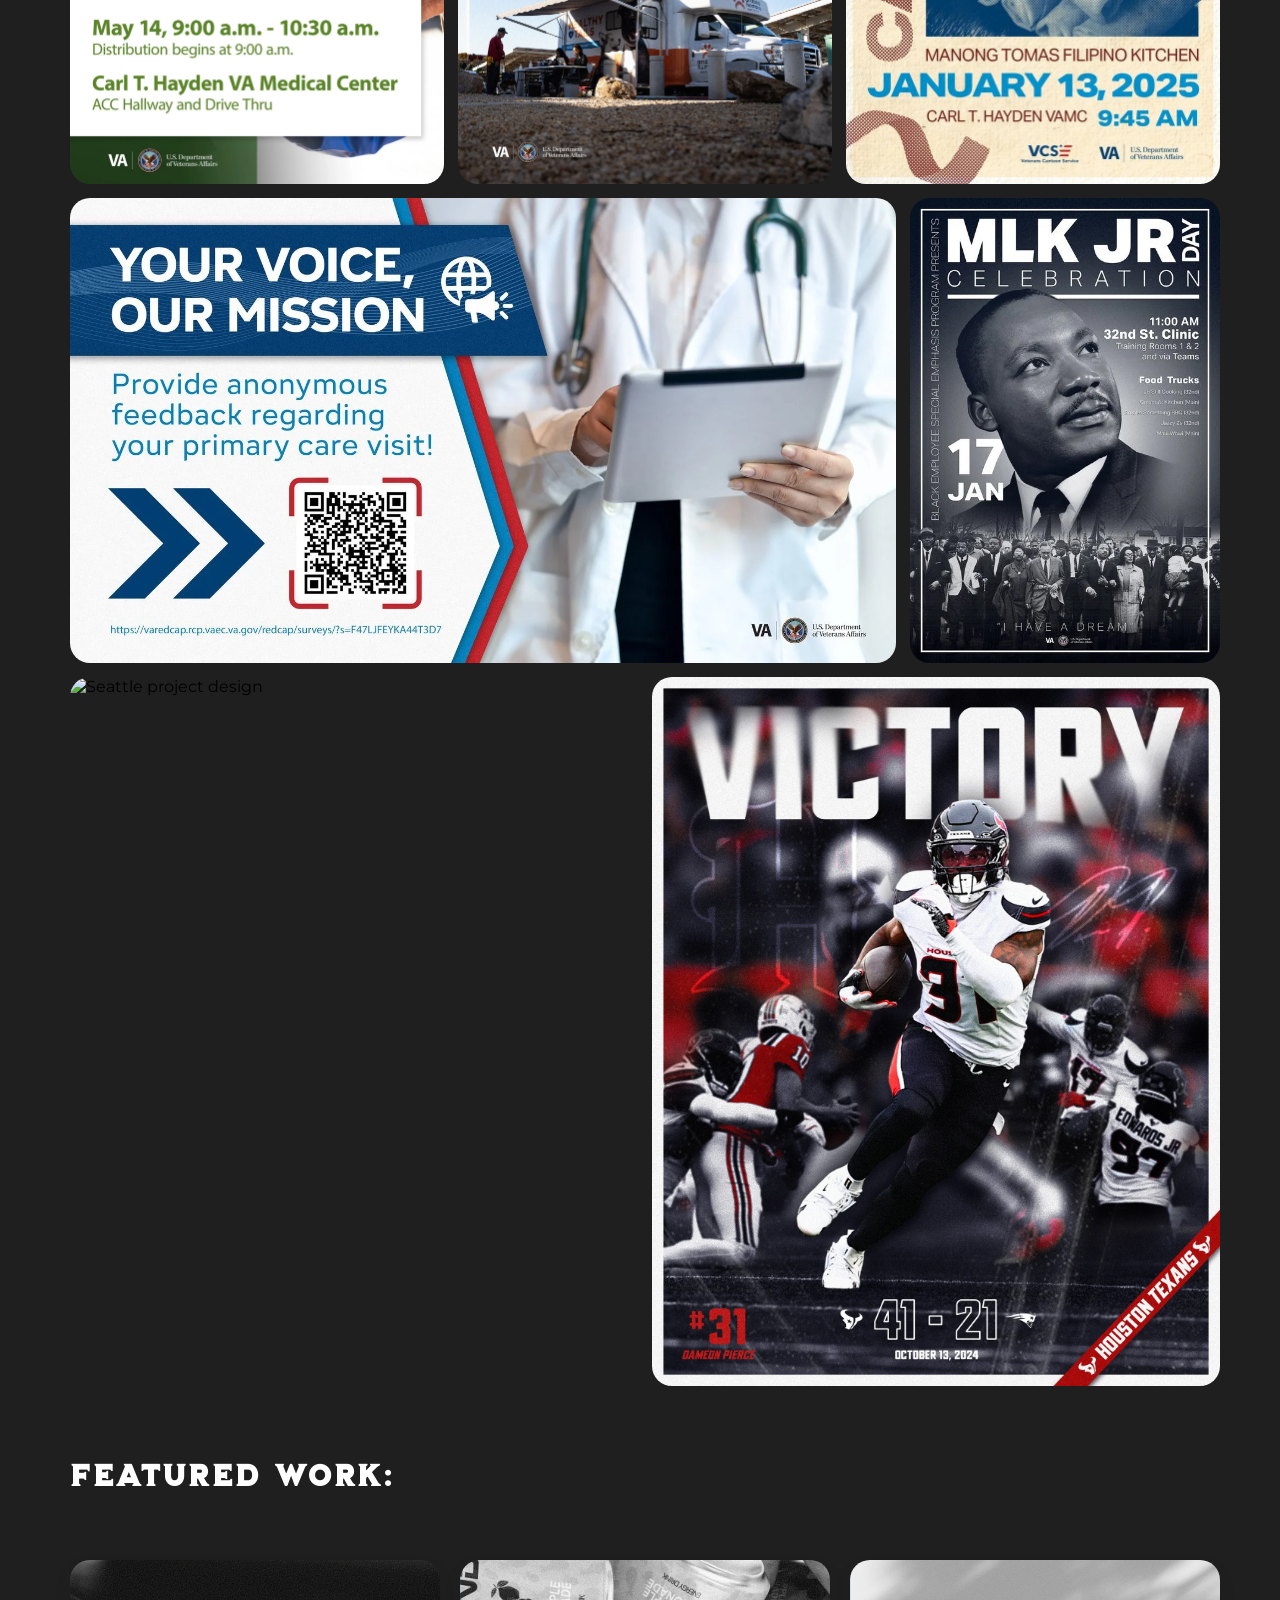
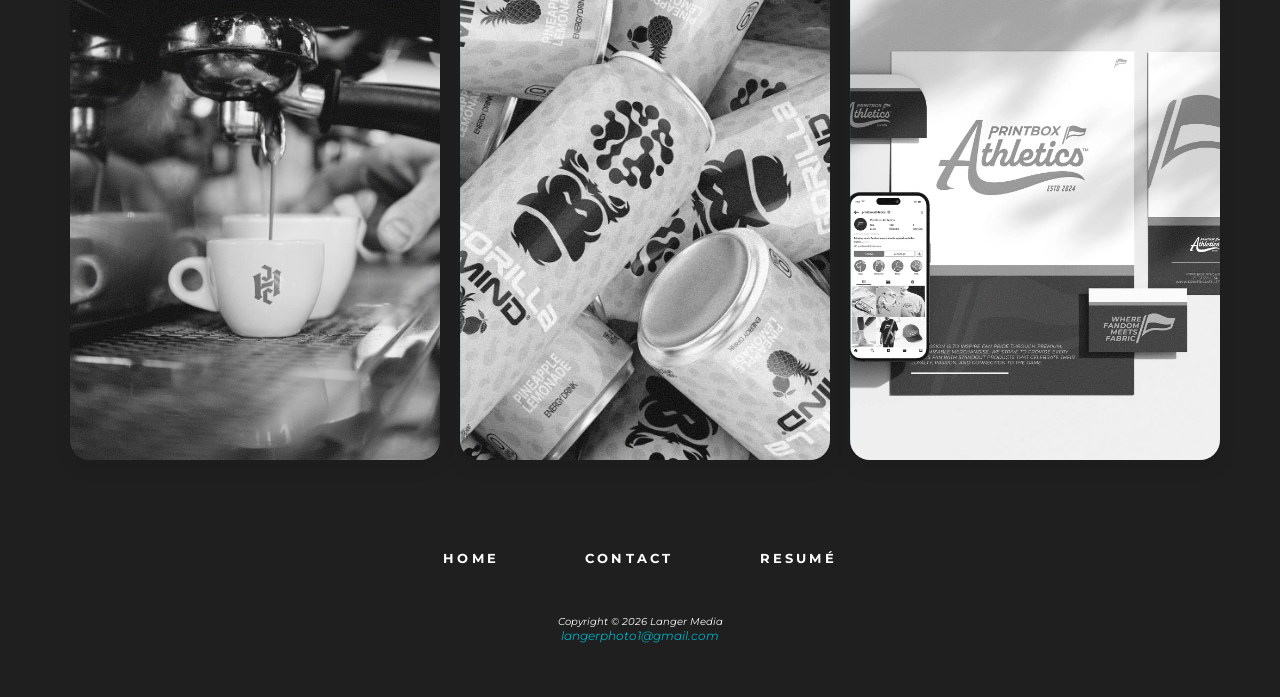
==== commit 083b59d9: "Update additionalprojects.html" ====
--- a/additionalprojects.html
+++ b/additionalprojects.html
@@ -149,8 +149,7 @@
     <ul>
         <li><a href="index.html">Home</a></li>
         <li><a href="contact.html">Contact</a></li>
-        <li><a href="https://docs.google.com/document/d/1laYan7vD5UfQ-SurZvU_ZKfKTmTpgmvX/edit?usp=sharing&ouid=103144865088544434692&rtpof=true&sd=true" target="_blank">Resumé</a></li>
-        <li><a href="https://linktr.ee/langermedia">Socials</a></li>    
+        <li><a href="https://docs.google.com/document/d/1laYan7vD5UfQ-SurZvU_ZKfKTmTpgmvX/edit?usp=sharing&ouid=103144865088544434692&rtpof=true&sd=true" target="_blank">Resumé</a></li>  
     </ul>
     </nav>
     <small class="footer"><i>Copyright &copy; 2026 Langer Media</i></small><br>
@@ -159,4 +158,4 @@
 </div>
 <script src="scroll-reveal.js"></script>
 </body>
-</html>+</html>
